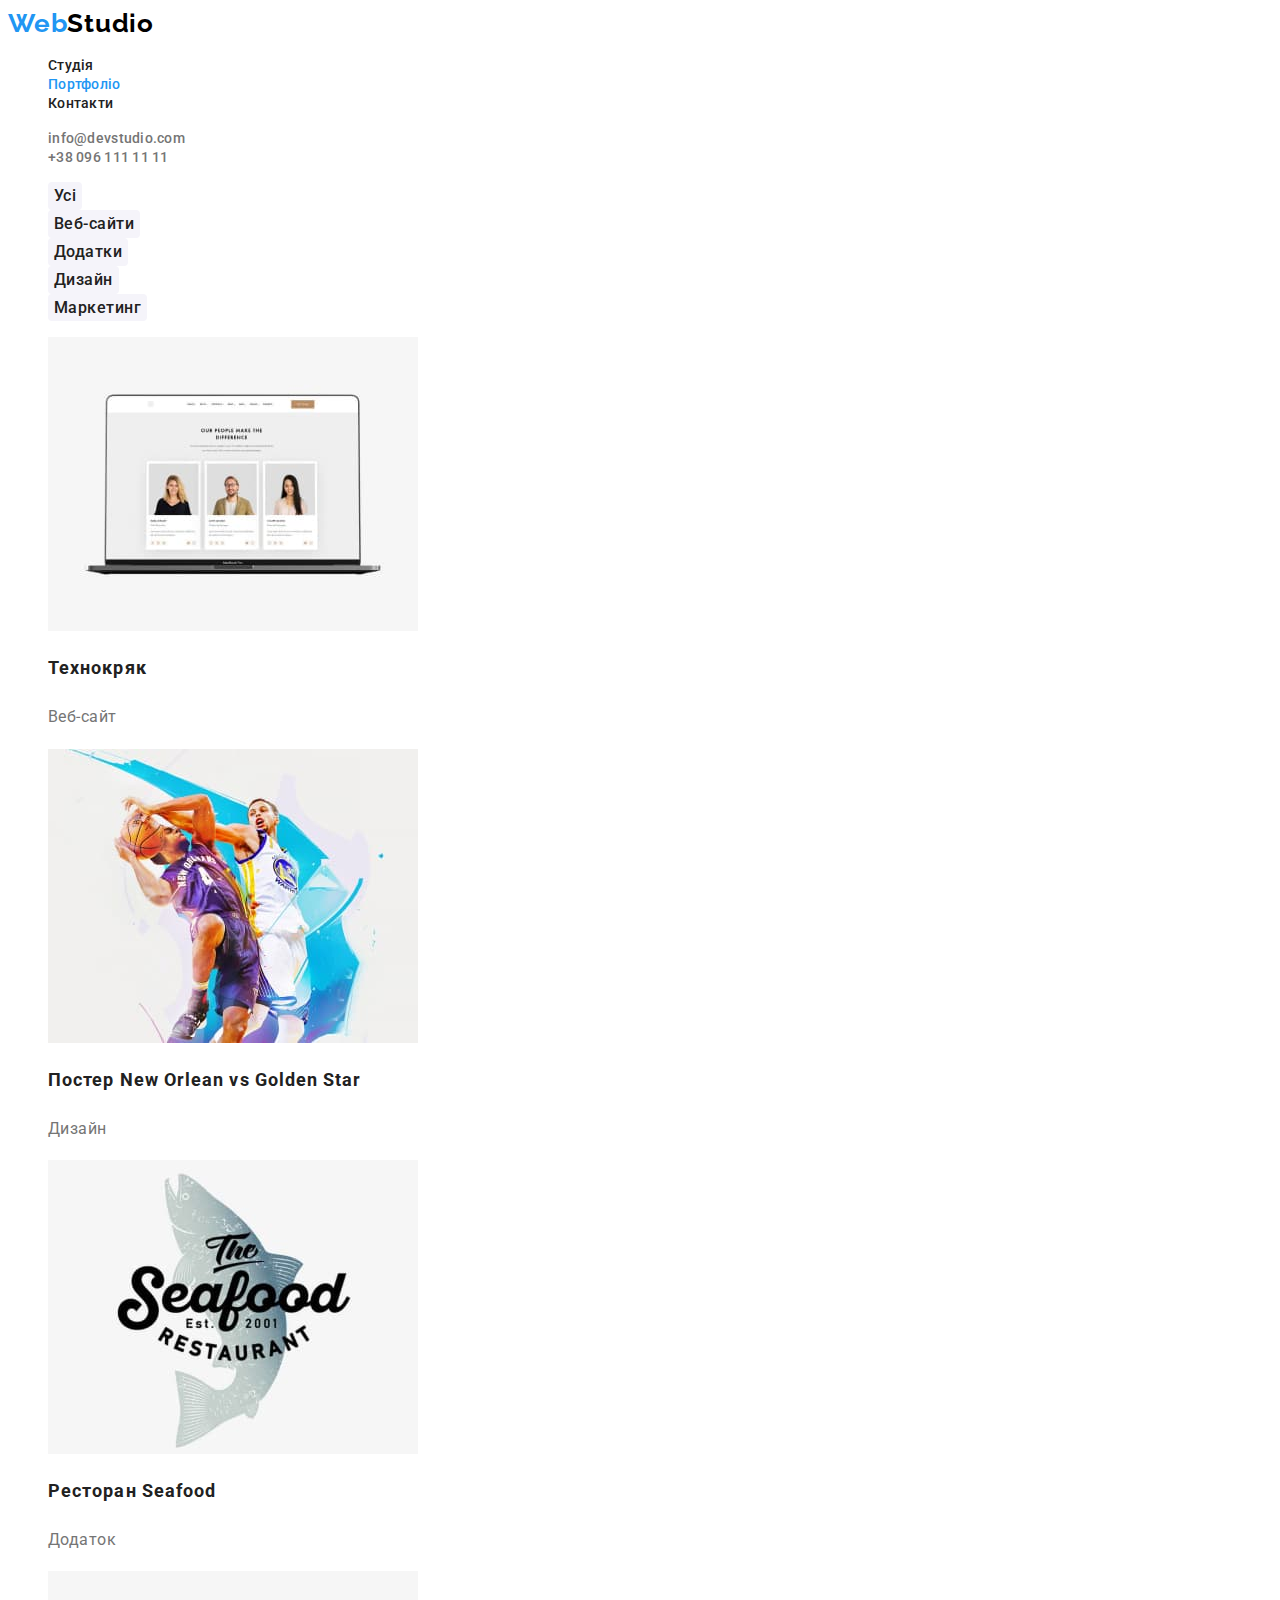
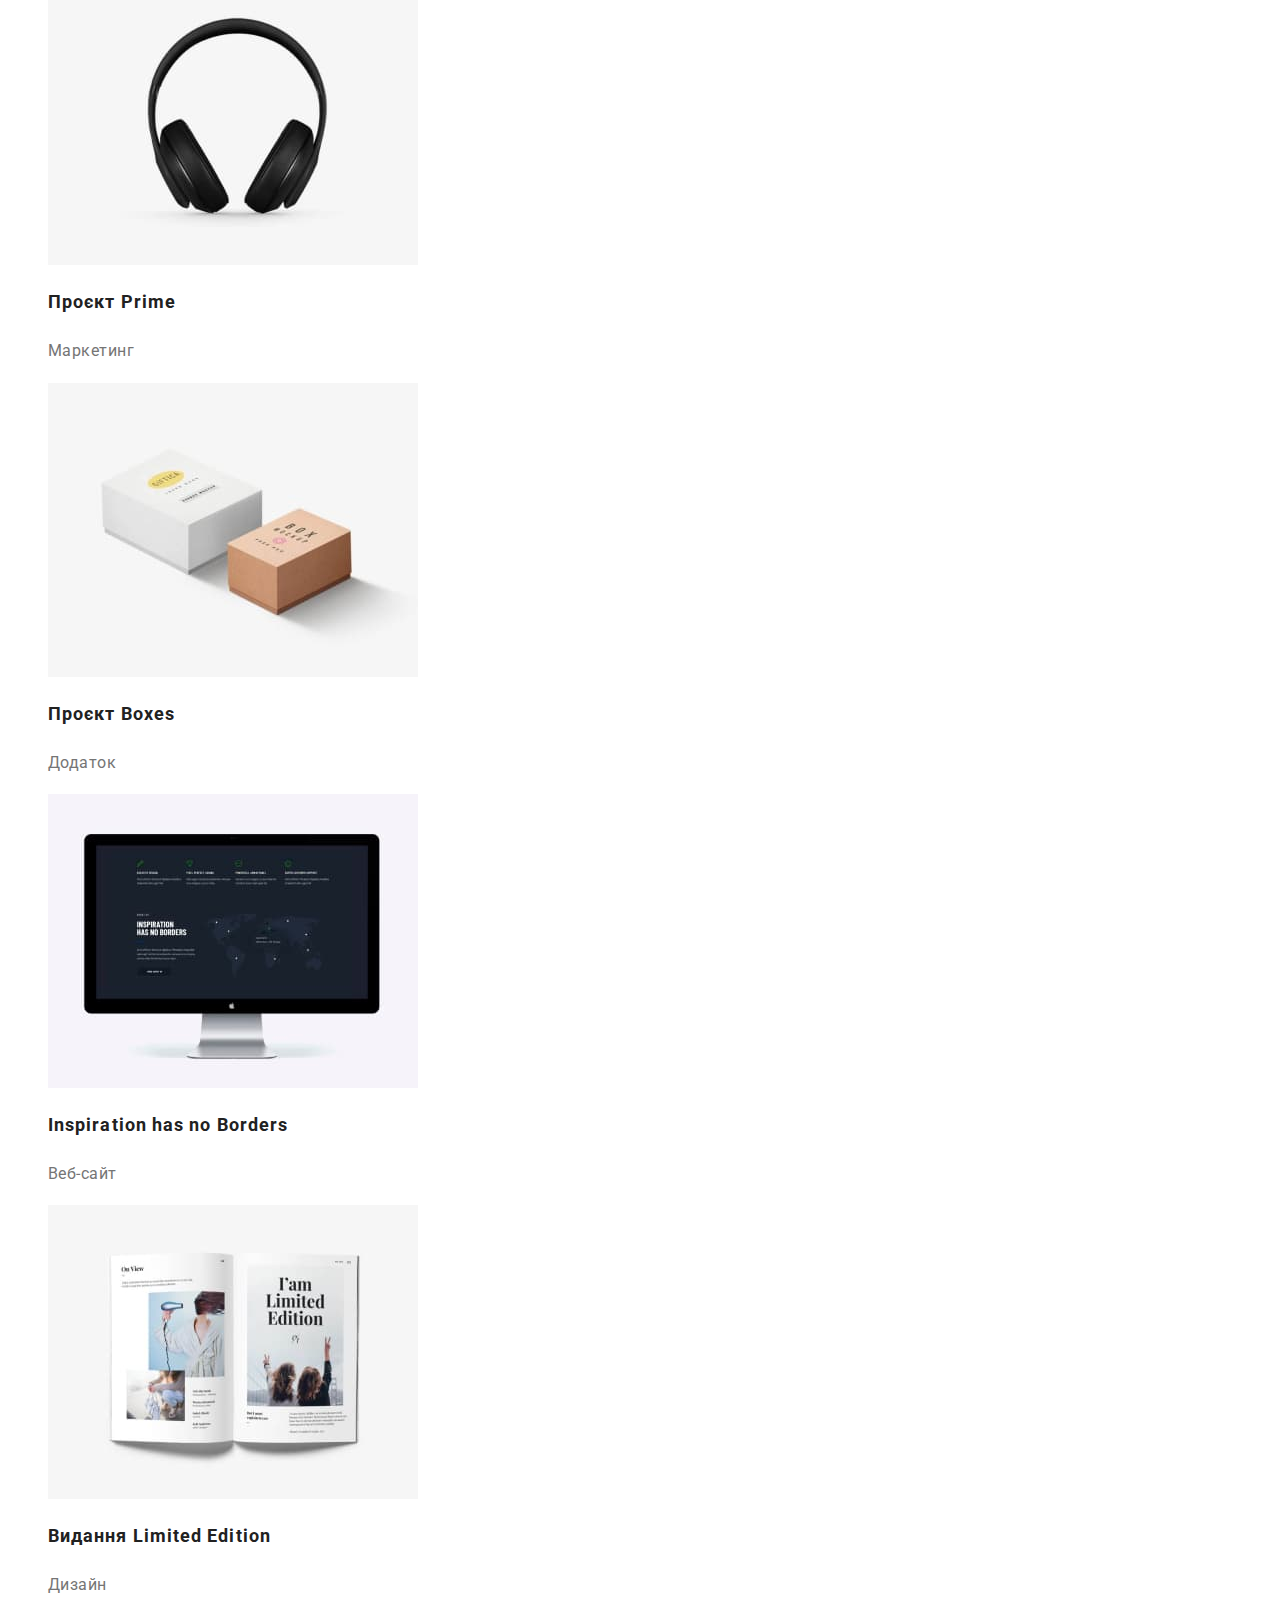
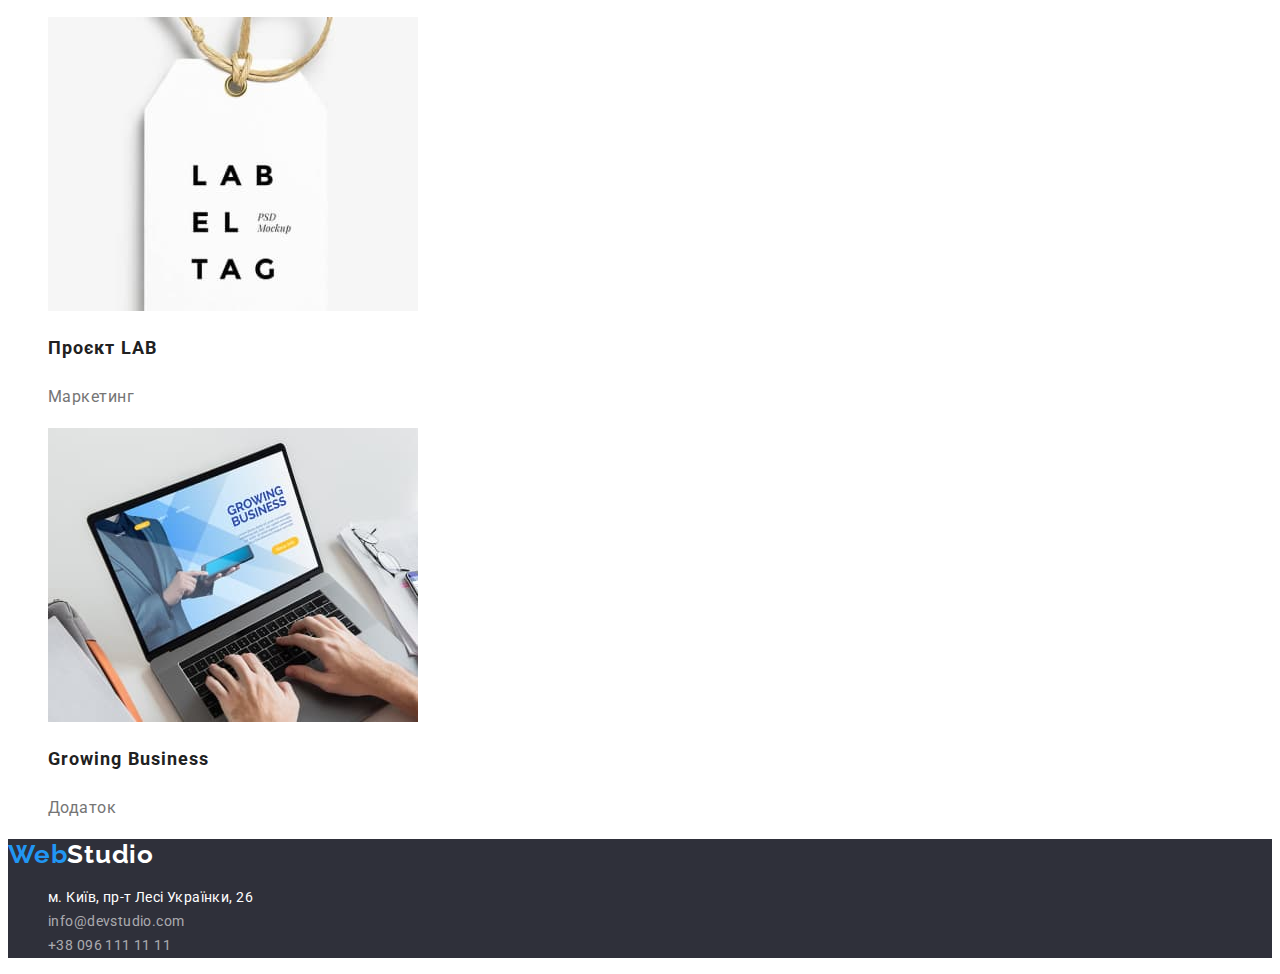
==== portfolio.html @ 7a770c3b "Initial commit" ====
<!DOCTYPE html>
<html lang="uk">

<head>
    <meta charset="UTF-8" />
    <meta http-equiv="X-UA-Compatible" content="IE=edge" />
    <meta name="viewport" content="width=device-width, initial-scale=1.0" />
    <title>Web</title>
    <link rel="preconnect" href="https://fonts.googleapis.com">
    <link rel="preconnect" href="https://fonts.gstatic.com" crossorigin>
    <link href="https://fonts.googleapis.com/css2?family=Raleway:wght@700&family=Roboto:wght@400;500;700;900&display=swap"
        rel="stylesheet">
    <link rel="stylesheet" href="./css/styles.css">
</head>

<body>
    <header>
        <nav>
            <a class="header-logo link" lang="en" href="./index.html">Web<span class="accent-header">Studio</span></a>
        <ul class="header-list">
        
            <li class="header-item "><a class="header-link link  " href="./index.html">Студія</a></li>
            <li class="header-item"><a class="header-link link current" href="./portfolio.html">Портфоліо</a></li>
            <li class="header-item"><a class="header-link link " href="#">Контакти</a></li>
        </ul>
        </nav>
        <ul class="header-contacts">
            <li><a class="header-mail link " href="mailto:info@devstudio.com">info@devstudio.com</a></li>
            <li><a class="header-tel link " href="tel:+380961111111">+38 096 111 11 11</a></li>
        </ul>


    </header>
    <main>
        
            <section class="portfolio">
                <h1 class="visually-hidden">Наші пропозиції</h1>
                <!--switch-->
                <ul class="filter-list">
                    <li> <button class="filter-bt" type="button">Усі</button></li>
                    <li><button class="filter-bt" type="button">Веб-сайти</button></li>
                    <li><button class="filter-bt" type="button">Додатки</button></li>
                    <li><button class="filter-bt" type="button">Дизайн</button></li>
                    <li><button class="filter-bt" type="button">Маркетинг</button></li>
                </ul>
               <!--pictures-->
            <ul class="project-list">
                <li class="project-item">
                    <a href="#"><img src="./img/advert-1.jpg" alt="екран ноутбуку" width="370">
                    <h2 class="project-title">Технокряк</h2>
                    <p class="project-text">Веб-сайт</p></a>
                </li>
                <li class="project-item">
                    <a href="#"><img src="./img/advert-2.jpg" alt="баскетболісти" width="370">
                    <h2 class="project-title">Постер New Orlean vs Golden Star</h2>
                    <p class="project-text">Дизайн</p></a>
                </li>
                <li class="project-item">
                   <a href="#"><img src="./img/advert-3.jpg" alt="реклама ресторану" width="370">
                <h2 class="project-title">Ресторан Seafood</h2>
                <p class="project-text">Додаток</p></a>
                </li>
                <li class="project-item">
                   <a href="#"><img src="./img/advert-4.jpg" alt="навушники" width="370">
                <h2 class="project-title">Проєкт Prime</h2>
                <p class="project-text">Маркетинг</p></a>
                </li>
                <li class="project-item">
                   <a href="#"><img src="./img/advert-5.jpg" alt="коробочки" width="370">
                <h2 class="project-title">Проєкт Boxes</h2>
                <p class="project-text">Додаток</p></a>
                </li>
                <li class="project-item">
                   <a href="#"><img src="./img/advert-6.jpg" alt=" монітор" width="370">
                <h2 class="project-title">Inspiration has no Borders</h2>
                <p class="project-text">Веб-сайт</p></a>
                </li>
                <li class="project-item">
                    <a href="#"><img src="./img/advert-7.jpg" alt="книга" width="370">
                    <h2 class="project-title">Видання Limited Edition</h2>
                    <p class="project-text">Дизайн</p></a>
                </li>
                <li class="project-item">
                    <a href="#"><img src="./img/advert-8.jpg" alt="бірка" width="370">
                    <h2 class="project-title">Проєкт LAB</h2>
                    <p class="project-text">Маркетинг</p></a>
                </li>
                <li class="project-item">
                    <a href="#"><img src="./img/advert-9.jpg" alt="робота за ноутбуком" width="370">
                    <h2 class="project-title">Growing Business</h2>
                    <p class="project-text">Додаток</p></a>
                </li>
            </ul>
            </section>
           
    </main>
    <footer class="footer">
        <a class="footer-logo link" lang="en" href="./index.html">Web<span class="accent-footer">Studio</span></a>
        <address class="address">
            <ul>
                <li class="footer-item">
                    <a class="footer-location place link" href="https://goo.gl/maps/qjkYtsCH6BRkbTAi8" target="_blank"
                        rel="noopener noreferrer nofollow">м. Київ, пр-т Лесі Українки, 26</a>
                </li>
                <li class="footer-item"><a class="footer-mail link" href="mailto:info@devstudio.com">info@devstudio.com</a>
                </li>
                <li class="footer-item"><a class="footer-tel link" href="tel:+380961111111">+38 096 111 11 11</a></li>
            </ul>
        </address>
    </footer>
</body>

</html>
---- css/styles.css ----
:root {
  --primary-text-color: #757575;
  --accent-color: #2196f3;
  --primary-bkg-color: #ffffff;
  --primary-bkg-bt-color: #f5f4fa;
  --primary-title-color: #212121;
  --bkg-footer-color: #2f303a;
}
body {
  font-family: "roboto", sans-serif;
  color: #757575;
}
ul {
  list-style: none;
}
.link {
  text-decoration: none;
}
/* h1,h2,h3,h4,h5,h6[color:var(#212121);] */
/* ------------HEADER------------ */
.header-logo,.footer-logo {
  font-family: "Raleway";
  font-style: normal;
  font-weight: 700;
  font-size: 26px;
  line-height: 1.19;
  letter-spacing: 0.03em;
  color: var(--accent-color);
}
.accent-header {
  color: #000000;
}
.header-list a:hover,
.header-list a:focus {
  color: var(--accent-color);
}

.header-link {
  font-weight: 500;
  font-size: 14px;
  line-height: 1.14;
  letter-spacing: 0.02em;
  color: var(--primary-title-color);
}
.current {
  color: var(--accent-color);
}

.header-mail,
.header-tel {
  font-weight: 500;
  font-size: 14px;
  line-height: 1.14;
  letter-spacing: 0.02em;
  color: var(--primary-text-color);
}
.header-contacts a:hover,
.header-contacts a:focus {
  color: var(--accent-color);
}

/* ------------HERO------------ */
.hero {
  background: var(--bkg-footer-color);
}
.hero-title {
  font-weight: 900;
  font-size: 44px;
  line-height: 1.36;
  text-align: center;
  letter-spacing: 0.06em;
  text-transform: uppercase;
  color: var(--primary-bkg-color);
}
.hero-bt {
  font-family: inherit;
  font-weight: 700;
  font-size: 16px;
  line-height: 1.87;
  display: flex;
  align-items: center;
  text-align: center;
  letter-spacing: 0.06em;
  color: var(--primary-bkg-color);
  background: var(--accent-color);
  box-shadow: 0px 4px 4px rgba(0, 0, 0, 0.15);
  border-radius: 4px;
  cursor: pointer;
}

.hero-bt:hover,
.hero-bt:focus {
  background: #188ce8;
  box-shadow: 0px 4px 4px rgba(0, 0, 0, 0.15);
  border-radius: 4px;
}

/* ----------BENEFITS------------ */
.visually-hidden {
  position: absolute;
  width: 1px;
  height: 1px;
  margin: -1px;
  border: 0;
  padding: 0;

  white-space: nowrap;
  clip-path: inset(100%);
  clip: rect(0 0 0 0);
  overflow: hidden;
}

.benefits-title {
  font-weight: 700;
  font-size: 14px;
  line-height: 1.14;
  letter-spacing: 0.03em;
  text-transform: uppercase;
  color: var(--primary-title-color);
}

.benefits-text {
  font-weight: 400;
  font-size: 14px;
  line-height: 1.71;
  letter-spacing: 0.03em;
}

/* ----------WORK------------ */
.work-title,
.crew-title {
  font-weight: 700;
  font-size: 36px;
  line-height: 1.17;
  text-align: center;
  letter-spacing: 0.03em;
  color: #212121;
}
/* ----------CREW------------ */
.crew {
  background: var(--primary-bkg-bt-color);
}
.crew-item {
  background: var(--primary-bkg-color);
}
.crew-member {
  font-weight: 500;
  font-size: 16px;
  line-height: 1.19;
  text-align: center;
  letter-spacing: 0.03em;
  color: var(--primary-title-color);
}
.crew-position {
  font-weight: 400;
  font-size: 16px;
  line-height: 1.19;
  text-align: center;
  letter-spacing: 0.03em;
}

/* ----------FOOTER------------ */
.footer {
  background: var(--bkg-footer-color);
}
.accent-footer {
  color: var(--primary-bkg-color);
}
.footer-location,
.footer-mail,
.footer-tel {
  font-style: normal;
  font-weight: 400;
  font-size: 14px;
  line-height: 1.71;
  letter-spacing: 0.03em;
  color: rgba(255, 255, 255, 0.6);
}
.place {
  color: var(--primary-bkg-color);
}

.footer-mail:hover,
.footer-mail:focus {
  color: var(--accent-color);
}

.footer-tel:hover,
.footer-tel:focus {
  color: var(--accent-color);
}

/* ----------PORTFOLIO------------ */
/* -------НАШІ ПРОПОЗИЦІЇ----------- */
main {
  background-color: var(--primary-bkg-color);
}
.filter-bt {
  font-family: inherit;
  font-weight: 500;
  font-size: 16px;
  line-height: 1.62;
  text-align: center;
  letter-spacing: 0.03em;
  color: var(--primary-title-color);
  background-color: var(--primary-bkg-bt-color);
  border: none;
  border-radius: 4px;
  cursor: pointer;
}
.filter-bt:hover,
.filter-bt:focus {
  color: var(--primary-bkg-color);
  background-color: var(--accent-color);
}

.project-item a {
  text-decoration: none;
}
.project-title {
  font-style: normal;
    font-size: 18px;
  line-height: 2;
  letter-spacing: 0.06em;
  color: var(--primary-title-color);
}
.project-text {
  font-style: normal;
  font-size: 16px;
  line-height: 1.9;
  letter-spacing: 0.03em;
  color: var(--primary-text-color);
}
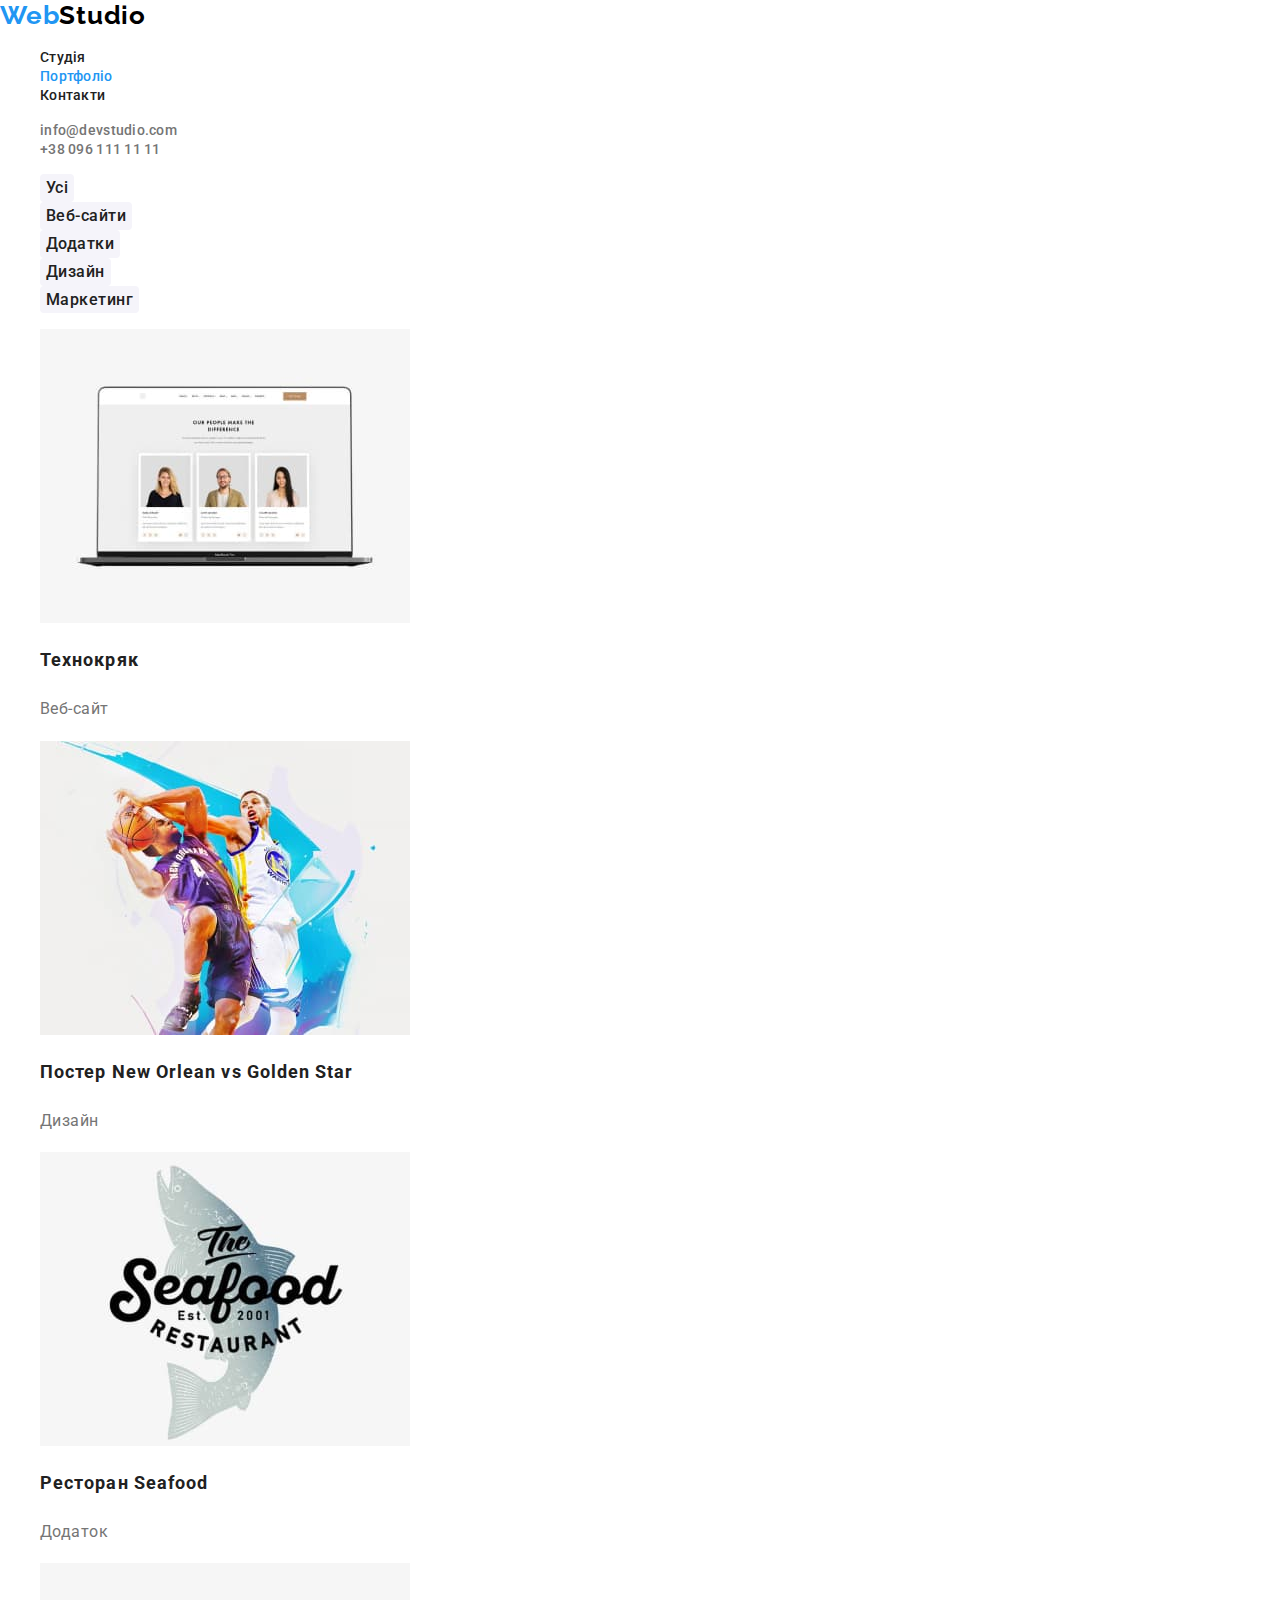
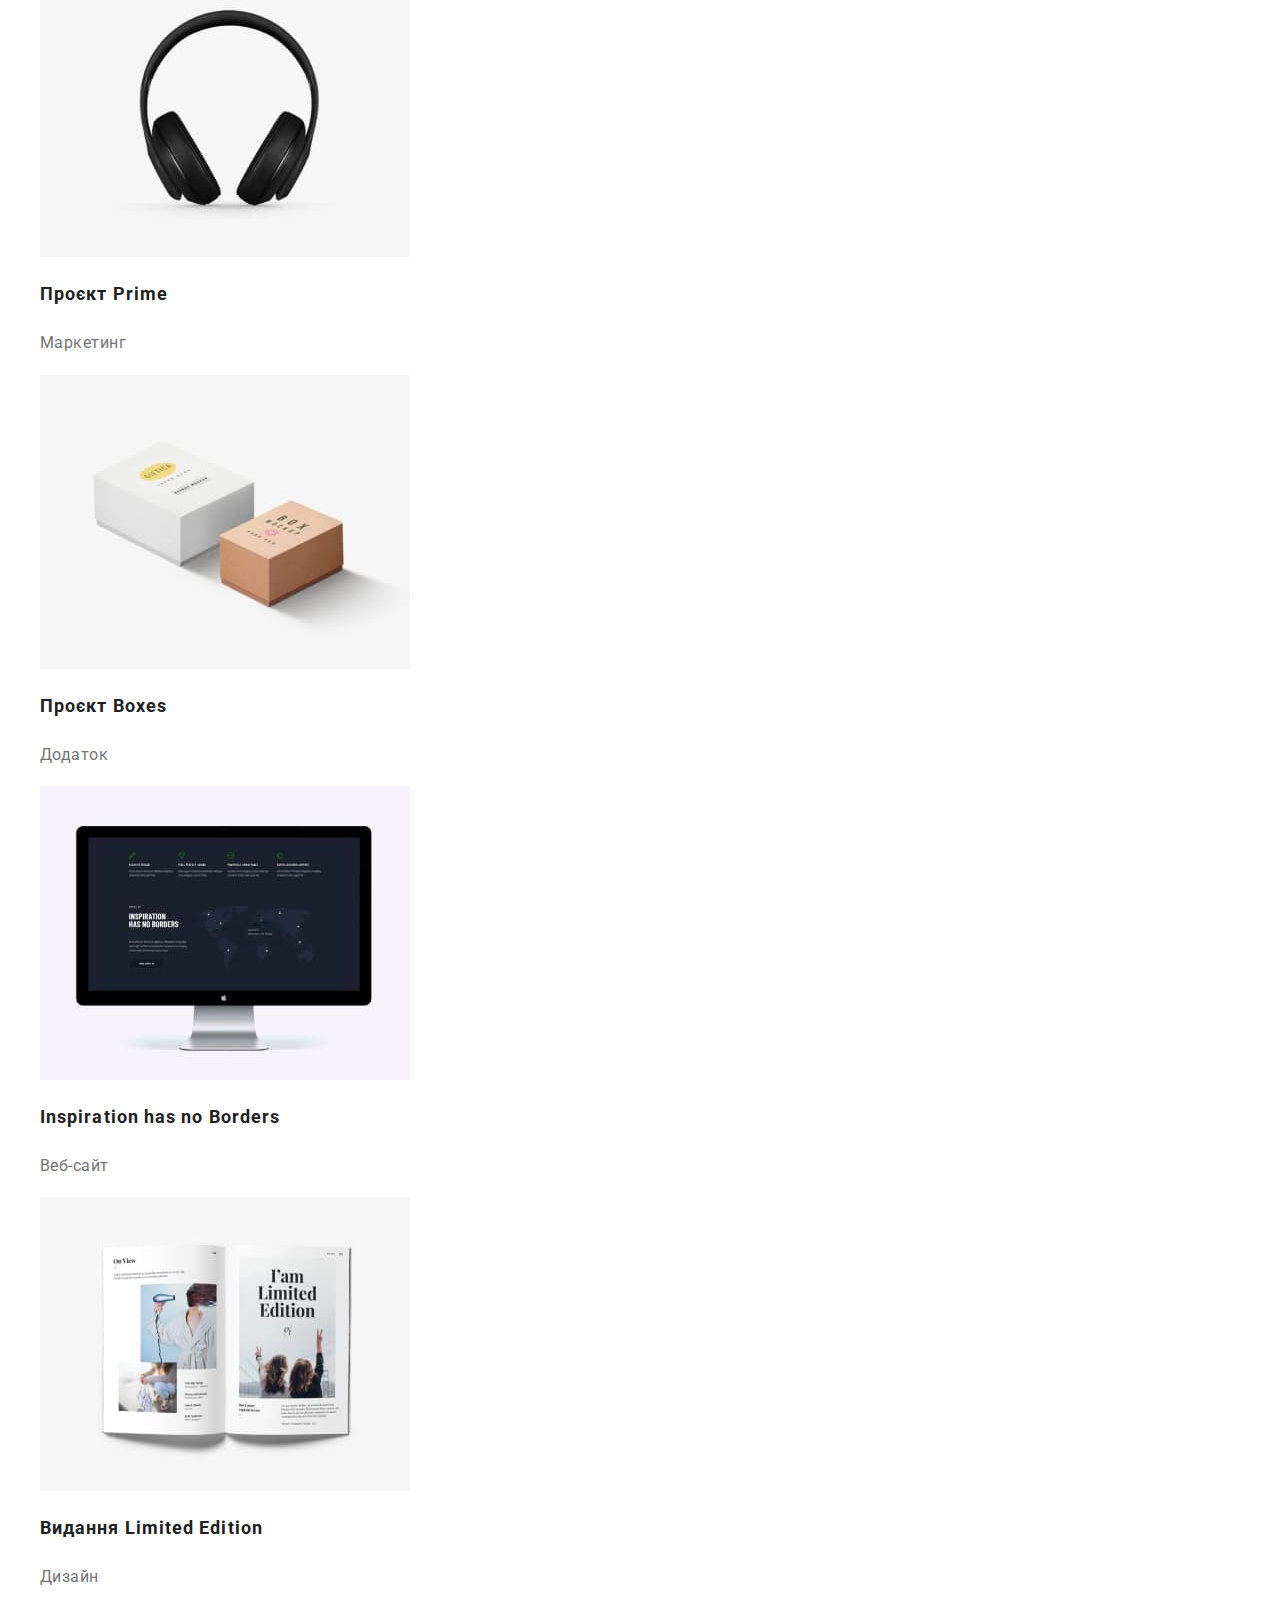
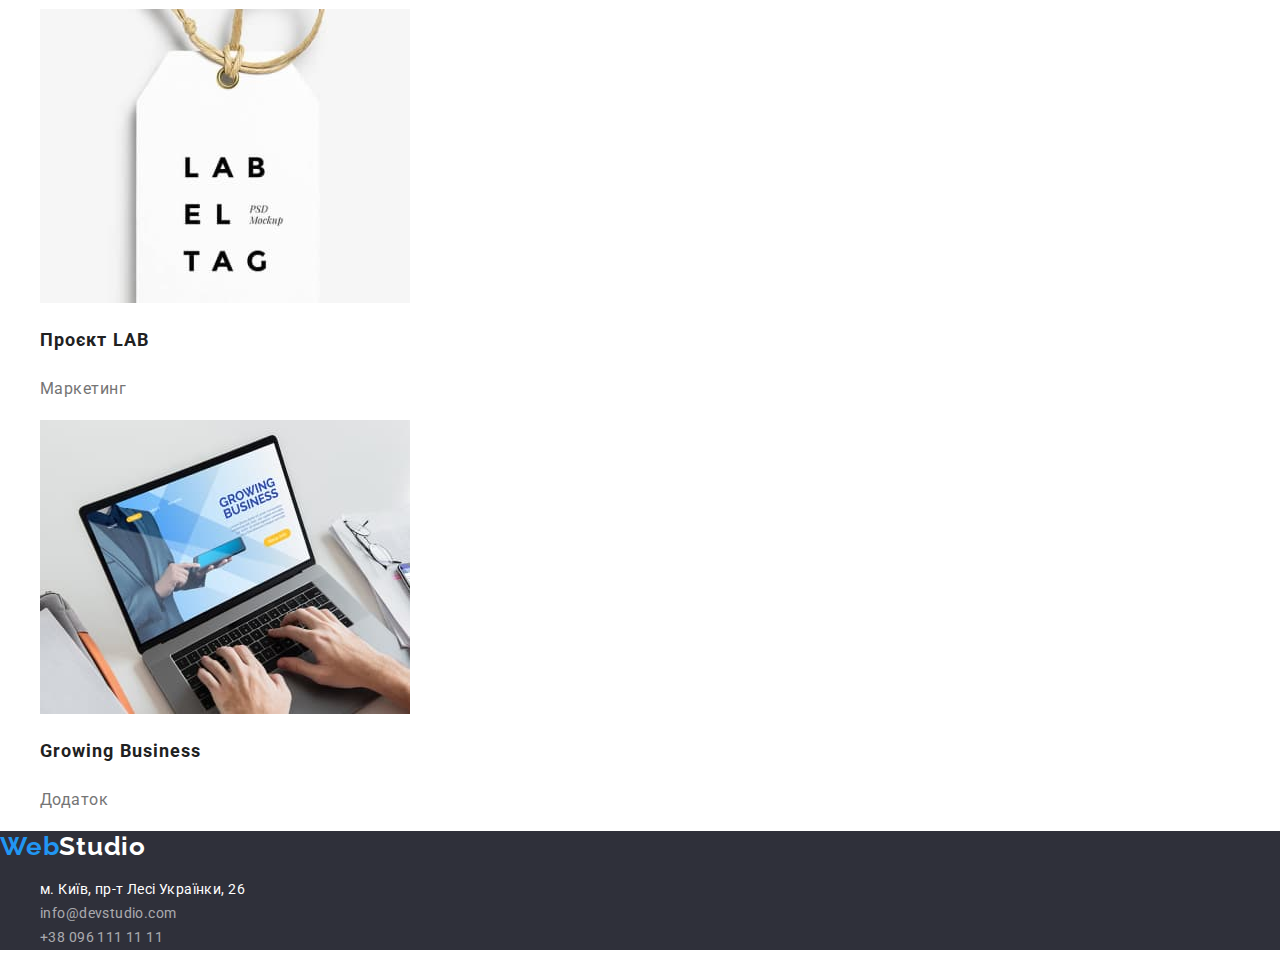
==== commit 80c8bc11: "container begin" ====
--- a/portfolio.html
+++ b/portfolio.html
@@ -33,7 +33,7 @@
     </header>
     <main>
         
-            <section class="portfolio">
+            <section class="portfolio section">
                 <h1 class="visually-hidden">Наші пропозиції</h1>
                 <!--switch-->
                 <ul class="filter-list">
--- a/css/styles.css
+++ b/css/styles.css
@@ -1,3 +1,5 @@
+/* html{box-sizing: border-box;}
+*,*::before,*::after{box-sizing: inherit;} */
 :root {
   --primary-text-color: #757575;
   --accent-color: #2196f3;
@@ -9,6 +11,7 @@
 body {
   font-family: "roboto", sans-serif;
   color: #757575;
+  margin: 0;
 }
 ul {
   list-style: none;
@@ -16,6 +19,8 @@
 .link {
   text-decoration: none;
 }
+/* .section{padding-top: 94px;
+padding-bottom: 94px;} */
 /* h1,h2,h3,h4,h5,h6[color:var(#212121);] */
 /* ------------HEADER------------ */
 .header-logo,.footer-logo {
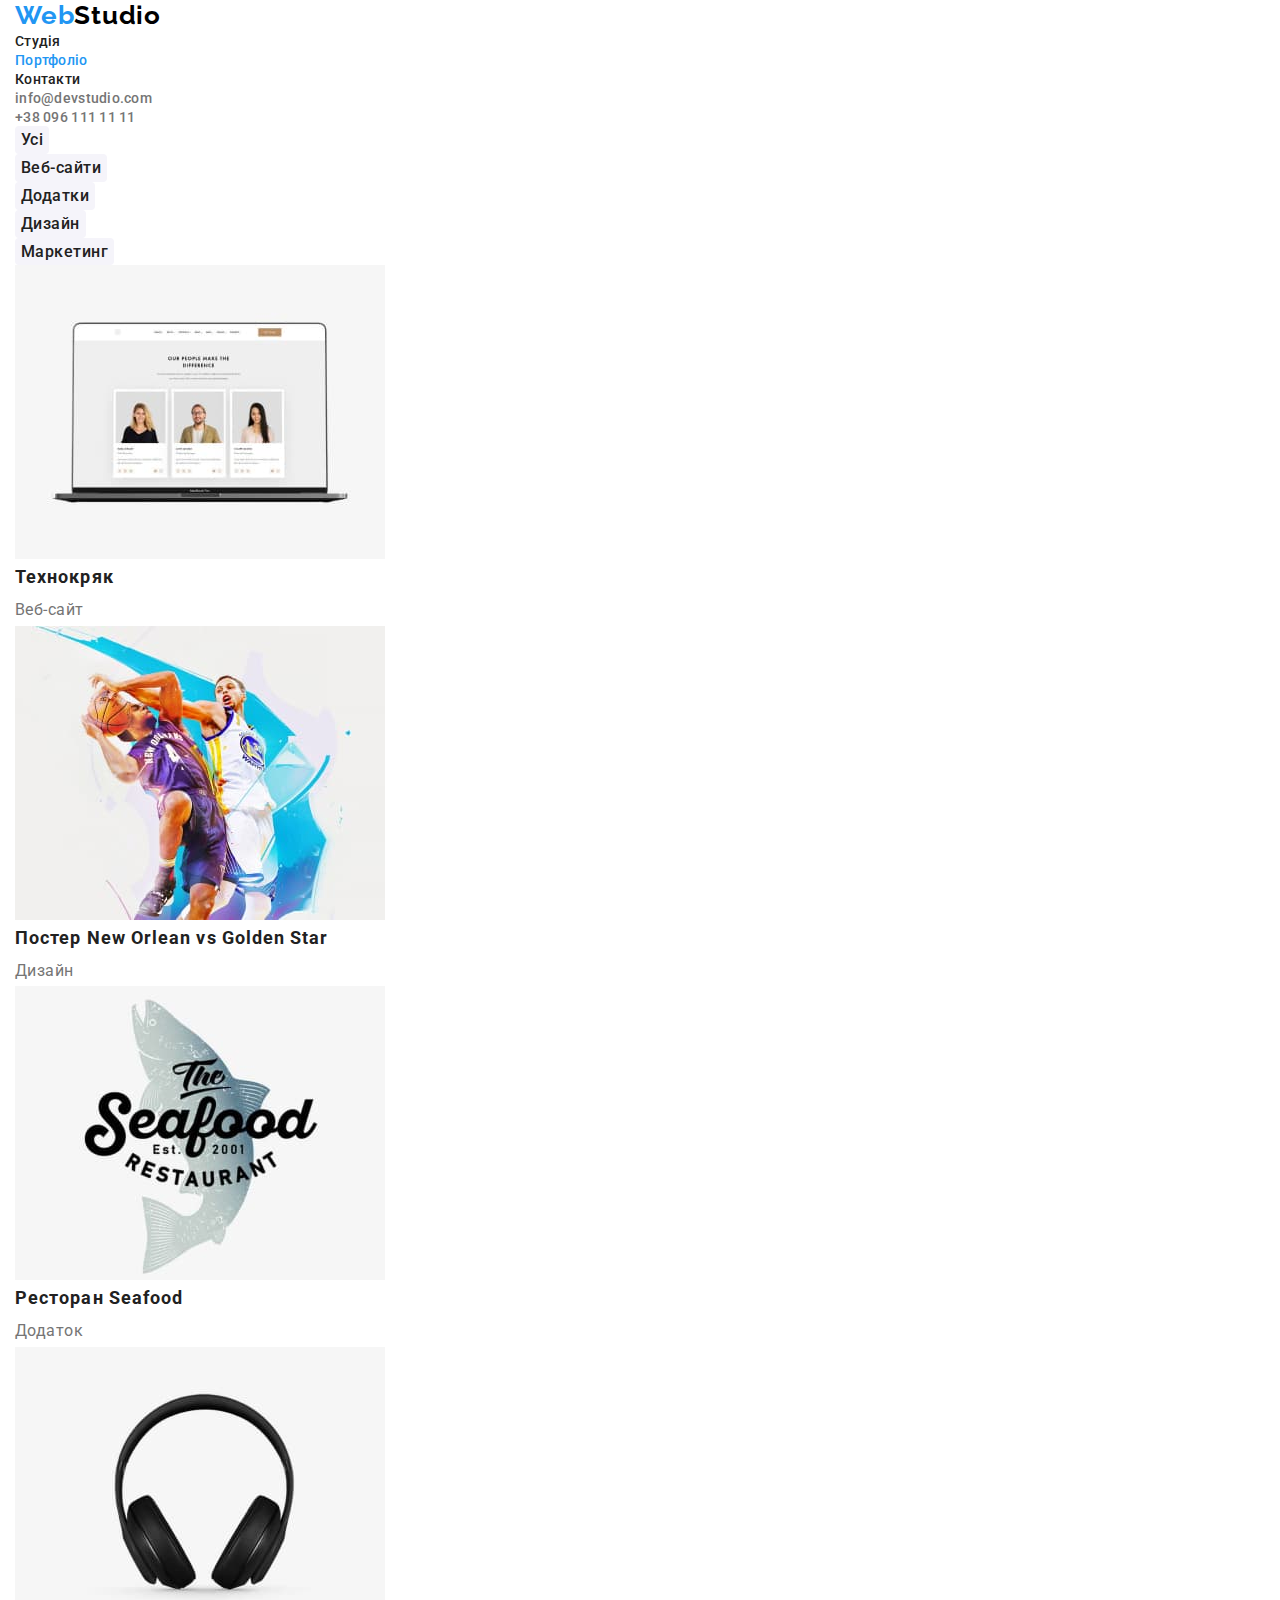
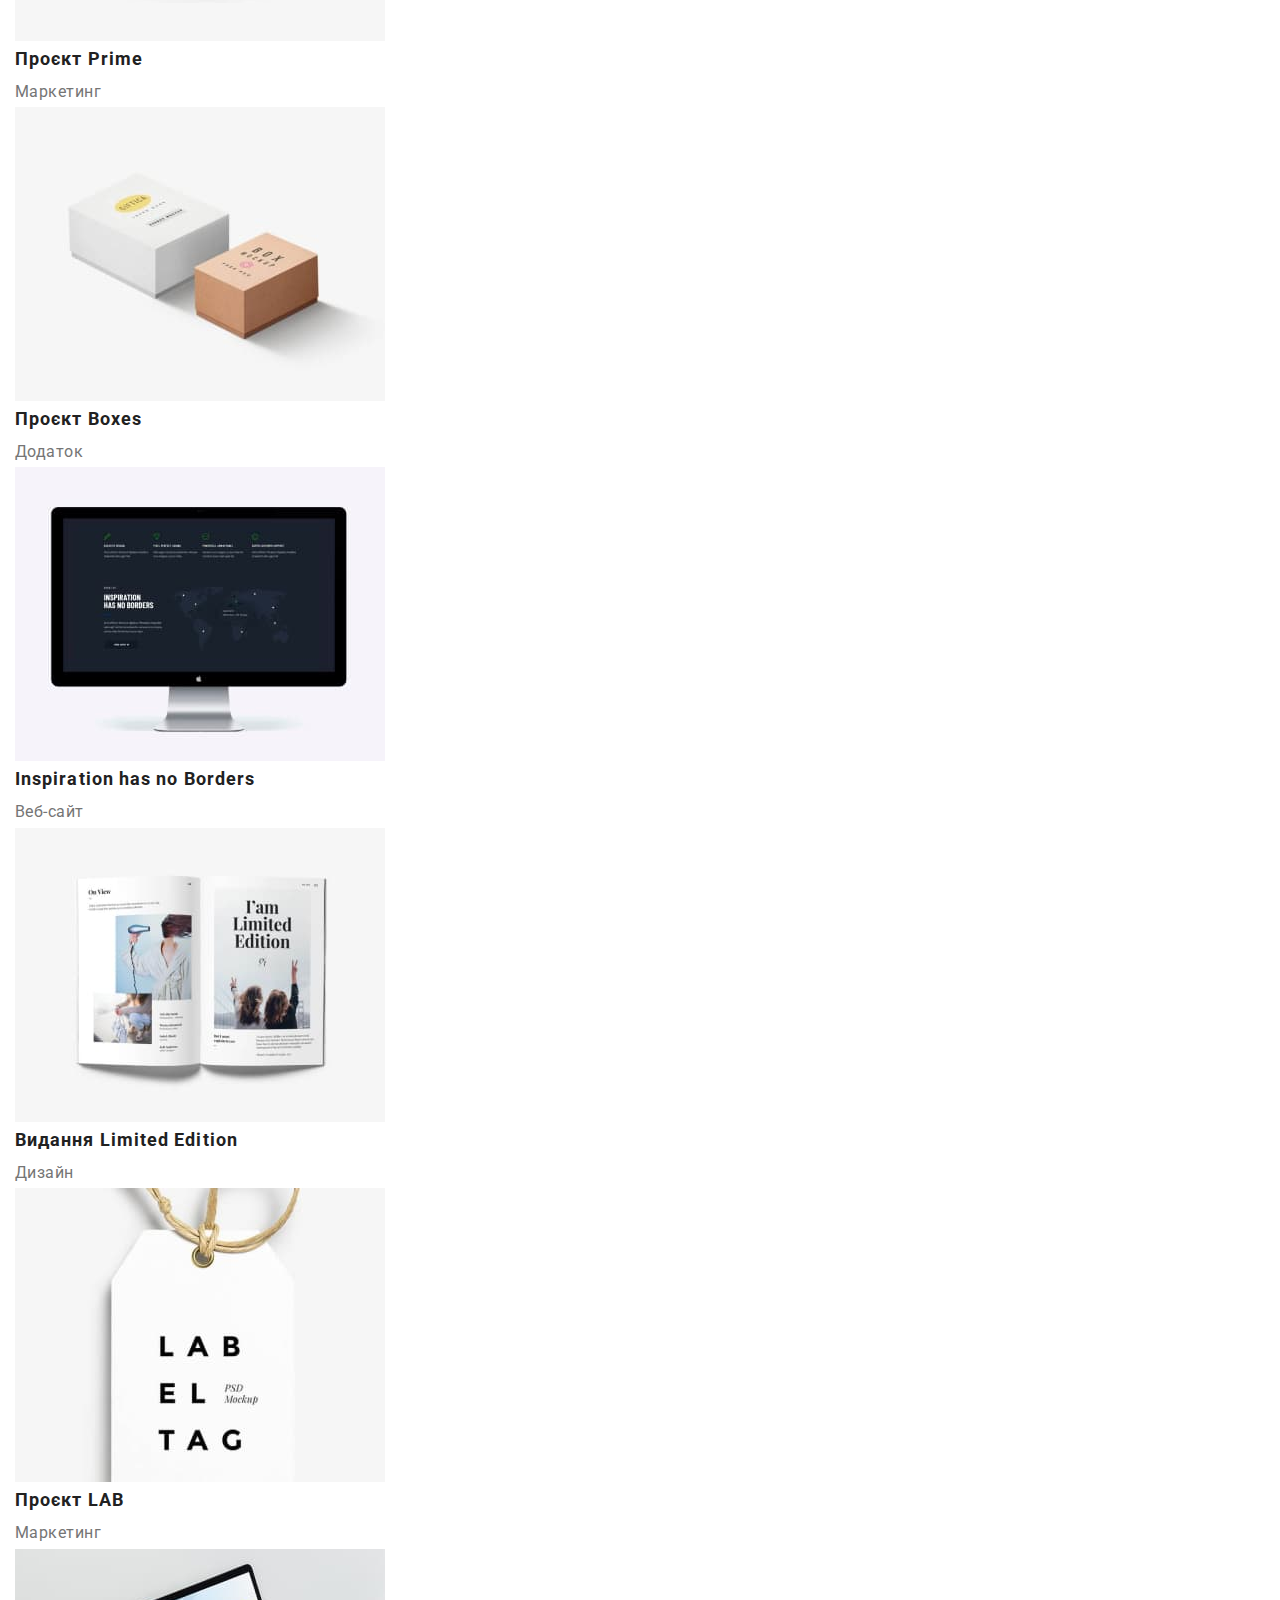
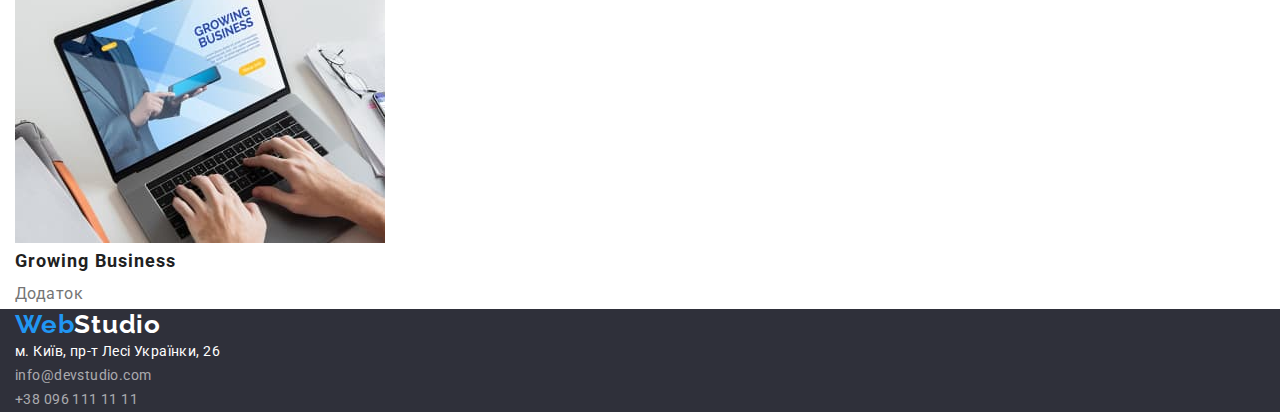
==== commit 1f88f430: "settings" ====
--- a/portfolio.html
+++ b/portfolio.html
@@ -15,98 +15,113 @@
 
 <body>
     <header>
-        <nav>
-            <a class="header-logo link" lang="en" href="./index.html">Web<span class="accent-header">Studio</span></a>
-        <ul class="header-list">
-        
-            <li class="header-item "><a class="header-link link  " href="./index.html">Студія</a></li>
-            <li class="header-item"><a class="header-link link current" href="./portfolio.html">Портфоліо</a></li>
-            <li class="header-item"><a class="header-link link " href="#">Контакти</a></li>
-        </ul>
-        </nav>
-        <ul class="header-contacts">
-            <li><a class="header-mail link " href="mailto:info@devstudio.com">info@devstudio.com</a></li>
-            <li><a class="header-tel link " href="tel:+380961111111">+38 096 111 11 11</a></li>
-        </ul>
+        <div class="container">
+<nav>
+    <a class="header-logo link" lang="en" href="./index.html">Web<span class="accent-header">Studio</span></a>
+    <ul class="header-list">
 
+        <li class="header-item "><a class="header-link link  " href="./index.html">Студія</a></li>
+        <li class="header-item"><a class="header-link link current" href="./portfolio.html">Портфоліо</a></li>
+        <li class="header-item"><a class="header-link link " href="#">Контакти</a></li>
+    </ul>
+</nav>
+<ul class="header-contacts">
+    <li><a class="header-mail link " href="mailto:info@devstudio.com">info@devstudio.com</a></li>
+    <li><a class="header-tel link " href="tel:+380961111111">+38 096 111 11 11</a></li>
+</ul>
+        </div>
+             </header>
 
-    </header>
     <main>
         
             <section class="portfolio section">
-                <h1 class="visually-hidden">Наші пропозиції</h1>
-                <!--switch-->
-                <ul class="filter-list">
-                    <li> <button class="filter-bt" type="button">Усі</button></li>
-                    <li><button class="filter-bt" type="button">Веб-сайти</button></li>
-                    <li><button class="filter-bt" type="button">Додатки</button></li>
-                    <li><button class="filter-bt" type="button">Дизайн</button></li>
-                    <li><button class="filter-bt" type="button">Маркетинг</button></li>
-                </ul>
-               <!--pictures-->
-            <ul class="project-list">
-                <li class="project-item">
-                    <a href="#"><img src="./img/advert-1.jpg" alt="екран ноутбуку" width="370">
-                    <h2 class="project-title">Технокряк</h2>
-                    <p class="project-text">Веб-сайт</p></a>
-                </li>
-                <li class="project-item">
-                    <a href="#"><img src="./img/advert-2.jpg" alt="баскетболісти" width="370">
-                    <h2 class="project-title">Постер New Orlean vs Golden Star</h2>
-                    <p class="project-text">Дизайн</p></a>
-                </li>
-                <li class="project-item">
-                   <a href="#"><img src="./img/advert-3.jpg" alt="реклама ресторану" width="370">
-                <h2 class="project-title">Ресторан Seafood</h2>
-                <p class="project-text">Додаток</p></a>
-                </li>
-                <li class="project-item">
-                   <a href="#"><img src="./img/advert-4.jpg" alt="навушники" width="370">
-                <h2 class="project-title">Проєкт Prime</h2>
-                <p class="project-text">Маркетинг</p></a>
-                </li>
-                <li class="project-item">
-                   <a href="#"><img src="./img/advert-5.jpg" alt="коробочки" width="370">
-                <h2 class="project-title">Проєкт Boxes</h2>
-                <p class="project-text">Додаток</p></a>
-                </li>
-                <li class="project-item">
-                   <a href="#"><img src="./img/advert-6.jpg" alt=" монітор" width="370">
-                <h2 class="project-title">Inspiration has no Borders</h2>
-                <p class="project-text">Веб-сайт</p></a>
-                </li>
-                <li class="project-item">
-                    <a href="#"><img src="./img/advert-7.jpg" alt="книга" width="370">
-                    <h2 class="project-title">Видання Limited Edition</h2>
-                    <p class="project-text">Дизайн</p></a>
-                </li>
-                <li class="project-item">
-                    <a href="#"><img src="./img/advert-8.jpg" alt="бірка" width="370">
-                    <h2 class="project-title">Проєкт LAB</h2>
-                    <p class="project-text">Маркетинг</p></a>
-                </li>
-                <li class="project-item">
-                    <a href="#"><img src="./img/advert-9.jpg" alt="робота за ноутбуком" width="370">
-                    <h2 class="project-title">Growing Business</h2>
-                    <p class="project-text">Додаток</p></a>
-                </li>
-            </ul>
+                <div class="container">
+                    <h1 class="visually-hidden">Наші пропозиції</h1>
+                    <!--switch-->
+                    <ul class="filter-list">
+                        <li> <button class="filter-bt" type="button">Усі</button></li>
+                        <li><button class="filter-bt" type="button">Веб-сайти</button></li>
+                        <li><button class="filter-bt" type="button">Додатки</button></li>
+                        <li><button class="filter-bt" type="button">Дизайн</button></li>
+                        <li><button class="filter-bt" type="button">Маркетинг</button></li>
+                    </ul>
+                    <!--pictures-->
+                    <ul class="project-list">
+                        <li class="project-item">
+                            <a href="#"><img src="./img/advert-1.jpg" alt="екран ноутбуку" width="370">
+                                <h2 class="project-title">Технокряк</h2>
+                                <p class="project-text">Веб-сайт</p>
+                            </a>
+                        </li>
+                        <li class="project-item">
+                            <a href="#"><img src="./img/advert-2.jpg" alt="баскетболісти" width="370">
+                                <h2 class="project-title">Постер New Orlean vs Golden Star</h2>
+                                <p class="project-text">Дизайн</p>
+                            </a>
+                        </li>
+                        <li class="project-item">
+                            <a href="#"><img src="./img/advert-3.jpg" alt="реклама ресторану" width="370">
+                                <h2 class="project-title">Ресторан Seafood</h2>
+                                <p class="project-text">Додаток</p>
+                            </a>
+                        </li>
+                        <li class="project-item">
+                            <a href="#"><img src="./img/advert-4.jpg" alt="навушники" width="370">
+                                <h2 class="project-title">Проєкт Prime</h2>
+                                <p class="project-text">Маркетинг</p>
+                            </a>
+                        </li>
+                        <li class="project-item">
+                            <a href="#"><img src="./img/advert-5.jpg" alt="коробочки" width="370">
+                                <h2 class="project-title">Проєкт Boxes</h2>
+                                <p class="project-text">Додаток</p>
+                            </a>
+                        </li>
+                        <li class="project-item">
+                            <a href="#"><img src="./img/advert-6.jpg" alt=" монітор" width="370">
+                                <h2 class="project-title">Inspiration has no Borders</h2>
+                                <p class="project-text">Веб-сайт</p>
+                            </a>
+                        </li>
+                        <li class="project-item">
+                            <a href="#"><img src="./img/advert-7.jpg" alt="книга" width="370">
+                                <h2 class="project-title">Видання Limited Edition</h2>
+                                <p class="project-text">Дизайн</p>
+                            </a>
+                        </li>
+                        <li class="project-item">
+                            <a href="#"><img src="./img/advert-8.jpg" alt="бірка" width="370">
+                                <h2 class="project-title">Проєкт LAB</h2>
+                                <p class="project-text">Маркетинг</p>
+                            </a>
+                        </li>
+                        <li class="project-item">
+                            <a href="#"><img src="./img/advert-9.jpg" alt="робота за ноутбуком" width="370">
+                                <h2 class="project-title">Growing Business</h2>
+                                <p class="project-text">Додаток</p>
+                            </a>
+                        </li>
+                    </ul>
+                </div>
+                
             </section>
            
     </main>
     <footer class="footer">
-        <a class="footer-logo link" lang="en" href="./index.html">Web<span class="accent-footer">Studio</span></a>
-        <address class="address">
-            <ul>
-                <li class="footer-item">
-                    <a class="footer-location place link" href="https://goo.gl/maps/qjkYtsCH6BRkbTAi8" target="_blank"
-                        rel="noopener noreferrer nofollow">м. Київ, пр-т Лесі Українки, 26</a>
-                </li>
-                <li class="footer-item"><a class="footer-mail link" href="mailto:info@devstudio.com">info@devstudio.com</a>
-                </li>
-                <li class="footer-item"><a class="footer-tel link" href="tel:+380961111111">+38 096 111 11 11</a></li>
-            </ul>
-        </address>
+        <div class="container">
+            <a class="footer-logo link" lang="en" href="./index.html">Web<span class="accent-footer">Studio</span></a>
+            <address class="address">
+                <ul>
+                    <li class="footer-item">
+                        <a class="footer-location place link" href="https://goo.gl/maps/qjkYtsCH6BRkbTAi8" target="_blank"
+                            rel="noopener noreferrer nofollow">м. Київ, пр-т Лесі Українки, 26</a>
+                    </li>
+                    <li class="footer-item"><a class="footer-mail link" href="mailto:info@devstudio.com">info@devstudio.com</a>
+                    </li>
+                    <li class="footer-item"><a class="footer-tel link" href="tel:+380961111111">+38 096 111 11 11</a></li>
+                </ul>
+            </address>
+        </div>
     </footer>
 </body>
 
--- a/css/styles.css
+++ b/css/styles.css
@@ -8,17 +8,35 @@
   --primary-title-color: #212121;
   --bkg-footer-color: #2f303a;
 }
+
+p,h1,h2,h3,h4,h5,h6{margin: 0;}
+
+ul{margin: 0;
+padding-left: 0;}
+
+button{cursor: pointer;}
+
+address{font-style: normal;}
+
+img{display: block;}
+
 body {
   font-family: "roboto", sans-serif;
   color: #757575;
   margin: 0;
 }
+
 ul {
   list-style: none;
 }
 .link {
   text-decoration: none;
 }
+
+.container{width: 1200px;
+padding-left: 15px;
+padding-right: 15px;}
+
 /* .section{padding-top: 94px;
 padding-bottom: 94px;} */
 /* h1,h2,h3,h4,h5,h6[color:var(#212121);] */
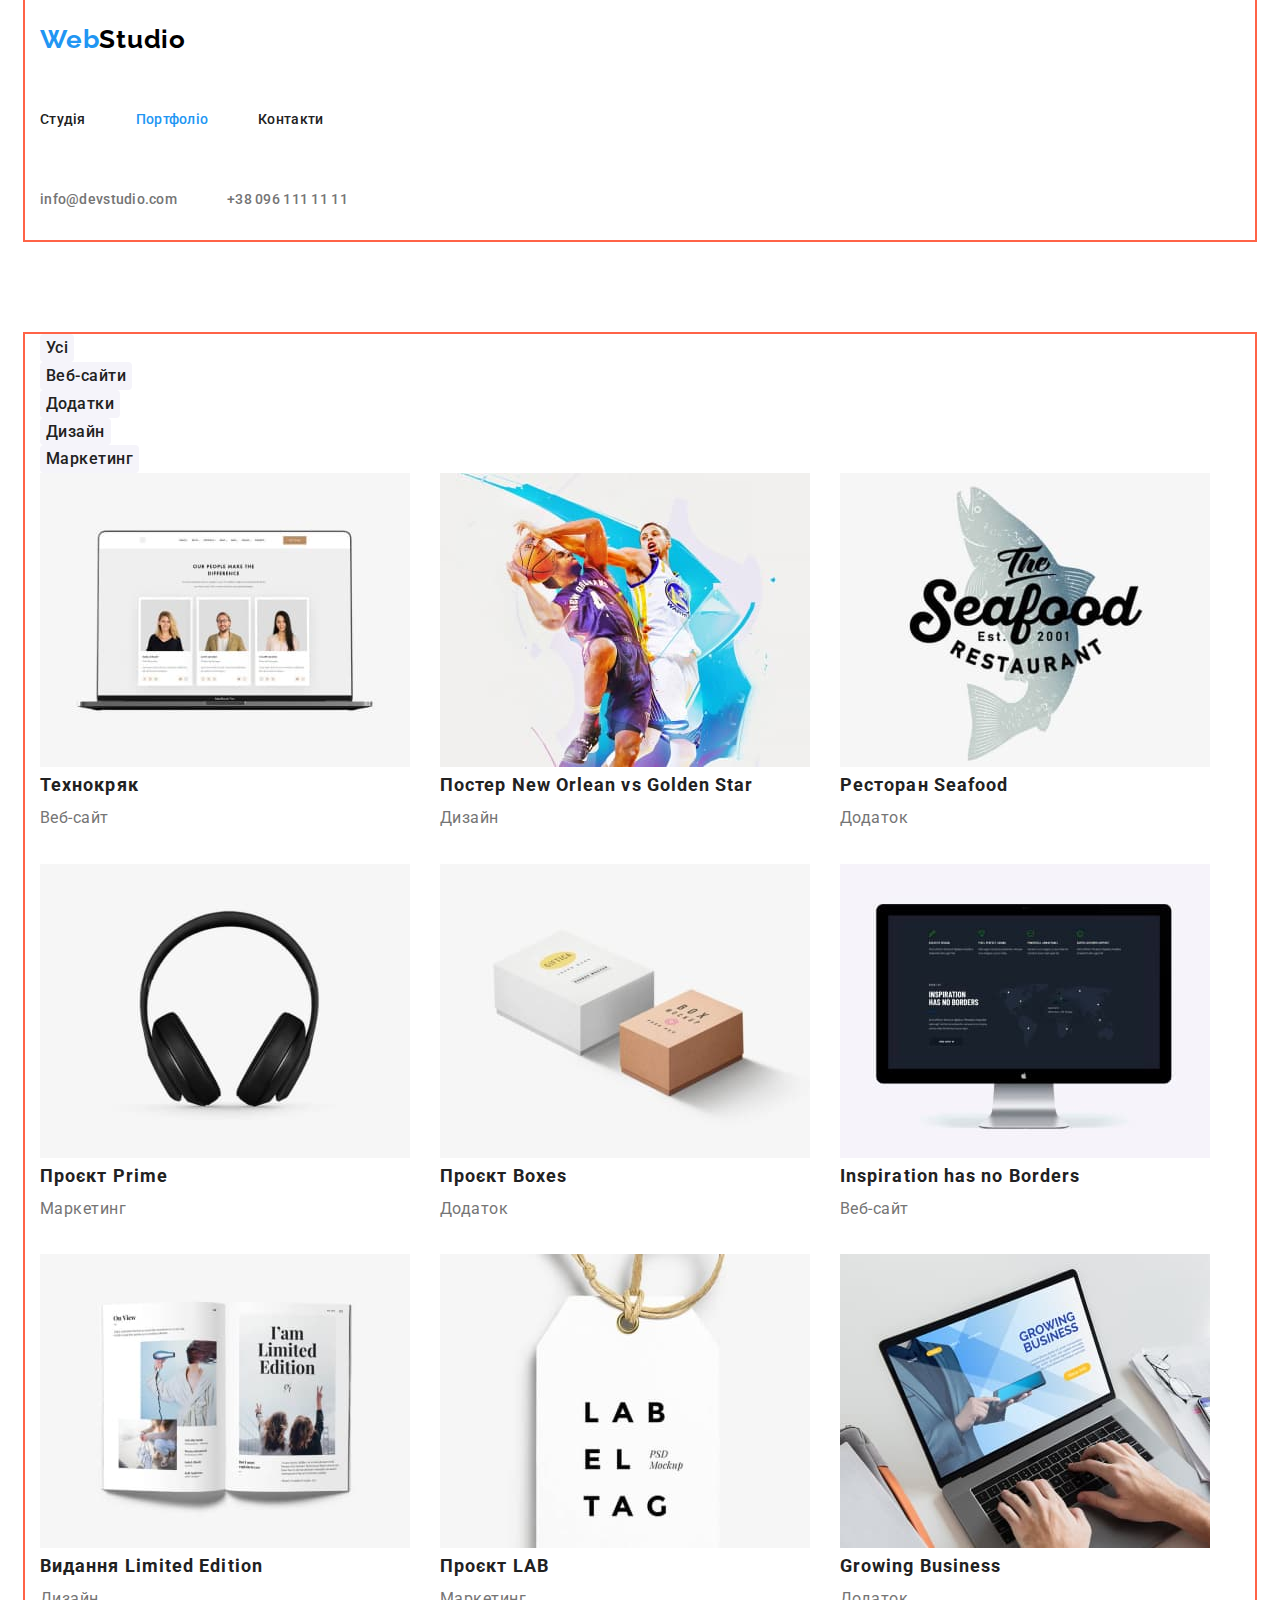
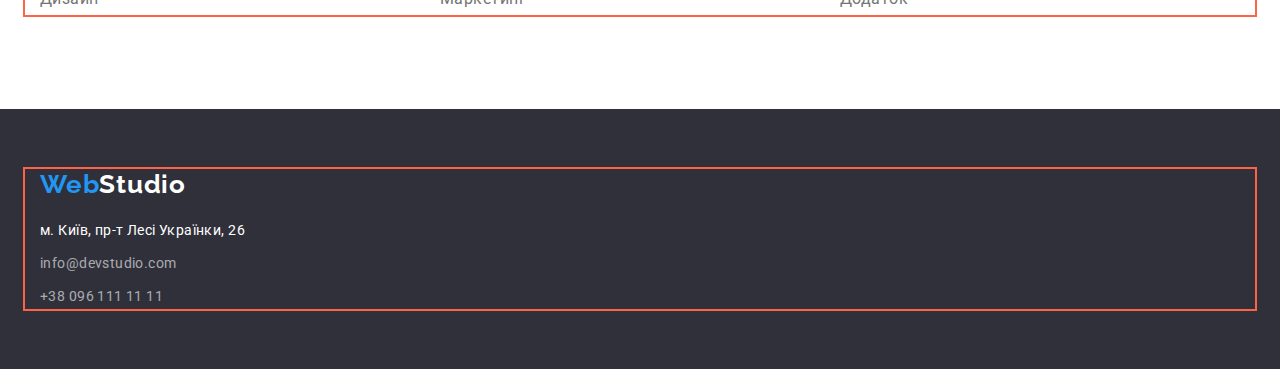
==== commit da794c03: "flexbox" ====
--- a/portfolio.html
+++ b/portfolio.html
@@ -1,128 +1,181 @@
 <!DOCTYPE html>
 <html lang="uk">
-
-<head>
+  <head>
     <meta charset="UTF-8" />
     <meta http-equiv="X-UA-Compatible" content="IE=edge" />
     <meta name="viewport" content="width=device-width, initial-scale=1.0" />
     <title>Web</title>
-    <link rel="preconnect" href="https://fonts.googleapis.com">
-    <link rel="preconnect" href="https://fonts.gstatic.com" crossorigin>
-    <link href="https://fonts.googleapis.com/css2?family=Raleway:wght@700&family=Roboto:wght@400;500;700;900&display=swap"
-        rel="stylesheet">
-    <link rel="stylesheet" href="./css/styles.css">
-</head>
+    <link rel="preconnect" href="https://fonts.googleapis.com" />
+    <link rel="preconnect" href="https://fonts.gstatic.com" crossorigin />
+    <link
+      href="https://fonts.googleapis.com/css2?family=Raleway:wght@700&family=Roboto:wght@400;500;700;900&display=swap"
+      rel="stylesheet"
+    />
+    <link rel="stylesheet" href="./css/styles.css" />
+  </head>
 
-<body>
+  <body>
     <header>
-        <div class="container">
-<nav>
-    <a class="header-logo link" lang="en" href="./index.html">Web<span class="accent-header">Studio</span></a>
-    <ul class="header-list">
-
-        <li class="header-item "><a class="header-link link  " href="./index.html">Студія</a></li>
-        <li class="header-item"><a class="header-link link current" href="./portfolio.html">Портфоліо</a></li>
-        <li class="header-item"><a class="header-link link " href="#">Контакти</a></li>
-    </ul>
-</nav>
-<ul class="header-contacts">
-    <li><a class="header-mail link " href="mailto:info@devstudio.com">info@devstudio.com</a></li>
-    <li><a class="header-tel link " href="tel:+380961111111">+38 096 111 11 11</a></li>
-</ul>
-        </div>
-             </header>
+      <div class="container">
+        <nav>
+          <a class="header-logo link" lang="en" href="./index.html"
+            >Web<span class="accent-header">Studio</span></a
+          >
+          <ul class="header-list">
+            <li class="header-item">
+              <a class="header-link link" href="./index.html">Студія</a>
+            </li>
+            <li class="header-item">
+              <a class="header-link link current" href="./portfolio.html"
+                >Портфоліо</a
+              >
+            </li>
+            <li class="header-item">
+              <a class="header-link link" href="#">Контакти</a>
+            </li>
+          </ul>
+        </nav>
+        <ul class="header-contacts">
+          <li>
+            <a class="header-mail link" href="mailto:info@devstudio.com"
+              >info@devstudio.com</a
+            >
+          </li>
+          <li>
+            <a class="header-tel link" href="tel:+380961111111"
+              >+38 096 111 11 11</a
+            >
+          </li>
+        </ul>
+      </div>
+    </header>
 
     <main>
-        
-            <section class="portfolio section">
-                <div class="container">
-                    <h1 class="visually-hidden">Наші пропозиції</h1>
-                    <!--switch-->
-                    <ul class="filter-list">
-                        <li> <button class="filter-bt" type="button">Усі</button></li>
-                        <li><button class="filter-bt" type="button">Веб-сайти</button></li>
-                        <li><button class="filter-bt" type="button">Додатки</button></li>
-                        <li><button class="filter-bt" type="button">Дизайн</button></li>
-                        <li><button class="filter-bt" type="button">Маркетинг</button></li>
-                    </ul>
-                    <!--pictures-->
-                    <ul class="project-list">
-                        <li class="project-item">
-                            <a href="#"><img src="./img/advert-1.jpg" alt="екран ноутбуку" width="370">
-                                <h2 class="project-title">Технокряк</h2>
-                                <p class="project-text">Веб-сайт</p>
-                            </a>
-                        </li>
-                        <li class="project-item">
-                            <a href="#"><img src="./img/advert-2.jpg" alt="баскетболісти" width="370">
-                                <h2 class="project-title">Постер New Orlean vs Golden Star</h2>
-                                <p class="project-text">Дизайн</p>
-                            </a>
-                        </li>
-                        <li class="project-item">
-                            <a href="#"><img src="./img/advert-3.jpg" alt="реклама ресторану" width="370">
-                                <h2 class="project-title">Ресторан Seafood</h2>
-                                <p class="project-text">Додаток</p>
-                            </a>
-                        </li>
-                        <li class="project-item">
-                            <a href="#"><img src="./img/advert-4.jpg" alt="навушники" width="370">
-                                <h2 class="project-title">Проєкт Prime</h2>
-                                <p class="project-text">Маркетинг</p>
-                            </a>
-                        </li>
-                        <li class="project-item">
-                            <a href="#"><img src="./img/advert-5.jpg" alt="коробочки" width="370">
-                                <h2 class="project-title">Проєкт Boxes</h2>
-                                <p class="project-text">Додаток</p>
-                            </a>
-                        </li>
-                        <li class="project-item">
-                            <a href="#"><img src="./img/advert-6.jpg" alt=" монітор" width="370">
-                                <h2 class="project-title">Inspiration has no Borders</h2>
-                                <p class="project-text">Веб-сайт</p>
-                            </a>
-                        </li>
-                        <li class="project-item">
-                            <a href="#"><img src="./img/advert-7.jpg" alt="книга" width="370">
-                                <h2 class="project-title">Видання Limited Edition</h2>
-                                <p class="project-text">Дизайн</p>
-                            </a>
-                        </li>
-                        <li class="project-item">
-                            <a href="#"><img src="./img/advert-8.jpg" alt="бірка" width="370">
-                                <h2 class="project-title">Проєкт LAB</h2>
-                                <p class="project-text">Маркетинг</p>
-                            </a>
-                        </li>
-                        <li class="project-item">
-                            <a href="#"><img src="./img/advert-9.jpg" alt="робота за ноутбуком" width="370">
-                                <h2 class="project-title">Growing Business</h2>
-                                <p class="project-text">Додаток</p>
-                            </a>
-                        </li>
-                    </ul>
-                </div>
-                
-            </section>
-           
+      <section class="portfolio section">
+        <div class="container">
+          <h1 class="visually-hidden">Наші пропозиції</h1>
+          <!--switch-->
+          <ul class="filter-list">
+            <li><button class="filter-bt" type="button">Усі</button></li>
+            <li><button class="filter-bt" type="button">Веб-сайти</button></li>
+            <li><button class="filter-bt" type="button">Додатки</button></li>
+            <li><button class="filter-bt" type="button">Дизайн</button></li>
+            <li><button class="filter-bt" type="button">Маркетинг</button></li>
+          </ul>
+          <!--pictures-->
+          <ul class="project-list">
+            <li class="project-item">
+              <a href="#"
+                ><img
+                  src="./img/advert-1.jpg"
+                  alt="екран ноутбуку"
+                  width="370"
+                />
+                <h2 class="project-title">Технокряк</h2>
+                <p class="project-text">Веб-сайт</p>
+              </a>
+            </li>
+            <li class="project-item">
+              <a href="#"
+                ><img
+                  src="./img/advert-2.jpg"
+                  alt="баскетболісти"
+                  width="370"
+                />
+                <h2 class="project-title">Постер New Orlean vs Golden Star</h2>
+                <p class="project-text">Дизайн</p>
+              </a>
+            </li>
+            <li class="project-item">
+              <a href="#"
+                ><img
+                  src="./img/advert-3.jpg"
+                  alt="реклама ресторану"
+                  width="370"
+                />
+                <h2 class="project-title">Ресторан Seafood</h2>
+                <p class="project-text">Додаток</p>
+              </a>
+            </li>
+            <li class="project-item">
+              <a href="#"
+                ><img src="./img/advert-4.jpg" alt="навушники" width="370" />
+                <h2 class="project-title">Проєкт Prime</h2>
+                <p class="project-text">Маркетинг</p>
+              </a>
+            </li>
+            <li class="project-item">
+              <a href="#"
+                ><img src="./img/advert-5.jpg" alt="коробочки" width="370" />
+                <h2 class="project-title">Проєкт Boxes</h2>
+                <p class="project-text">Додаток</p>
+              </a>
+            </li>
+            <li class="project-item">
+              <a href="#"
+                ><img src="./img/advert-6.jpg" alt=" монітор" width="370" />
+                <h2 class="project-title">Inspiration has no Borders</h2>
+                <p class="project-text">Веб-сайт</p>
+              </a>
+            </li>
+            <li class="project-item">
+              <a href="#"
+                ><img src="./img/advert-7.jpg" alt="книга" width="370" />
+                <h2 class="project-title">Видання Limited Edition</h2>
+                <p class="project-text">Дизайн</p>
+              </a>
+            </li>
+            <li class="project-item">
+              <a href="#"
+                ><img src="./img/advert-8.jpg" alt="бірка" width="370" />
+                <h2 class="project-title">Проєкт LAB</h2>
+                <p class="project-text">Маркетинг</p>
+              </a>
+            </li>
+            <li class="project-item">
+              <a href="#"
+                ><img
+                  src="./img/advert-9.jpg"
+                  alt="робота за ноутбуком"
+                  width="370"
+                />
+                <h2 class="project-title">Growing Business</h2>
+                <p class="project-text">Додаток</p>
+              </a>
+            </li>
+          </ul>
+        </div>
+      </section>
     </main>
     <footer class="footer">
-        <div class="container">
-            <a class="footer-logo link" lang="en" href="./index.html">Web<span class="accent-footer">Studio</span></a>
-            <address class="address">
-                <ul>
-                    <li class="footer-item">
-                        <a class="footer-location place link" href="https://goo.gl/maps/qjkYtsCH6BRkbTAi8" target="_blank"
-                            rel="noopener noreferrer nofollow">м. Київ, пр-т Лесі Українки, 26</a>
-                    </li>
-                    <li class="footer-item"><a class="footer-mail link" href="mailto:info@devstudio.com">info@devstudio.com</a>
-                    </li>
-                    <li class="footer-item"><a class="footer-tel link" href="tel:+380961111111">+38 096 111 11 11</a></li>
-                </ul>
-            </address>
-        </div>
+      <div class="container">
+        <a class="footer-logo link" lang="en" href="./index.html"
+          >Web<span class="accent-footer">Studio</span></a
+        >
+        <address class="address">
+          <ul>
+            <li class="footer-item">
+              <a
+                class="footer-location place link"
+                href="https://goo.gl/maps/qjkYtsCH6BRkbTAi8"
+                target="_blank"
+                rel="noopener noreferrer nofollow"
+                >м. Київ, пр-т Лесі Українки, 26</a
+              >
+            </li>
+            <li class="footer-item">
+              <a class="footer-mail link" href="mailto:info@devstudio.com"
+                >info@devstudio.com</a
+              >
+            </li>
+            <li class="footer-item">
+              <a class="footer-tel link" href="tel:+380961111111"
+                >+38 096 111 11 11</a
+              >
+            </li>
+          </ul>
+        </address>
+      </div>
     </footer>
-</body>
-
-</html>+  </body>
+</html>
--- a/css/styles.css
+++ b/css/styles.css
@@ -18,7 +18,9 @@
 
 address{font-style: normal;}
 
-img{display: block;}
+img{display: block;
+max-width: 100%;
+height: auto;}
 
 body {
   font-family: "roboto", sans-serif;
@@ -32,17 +34,29 @@
 .link {
   text-decoration: none;
 }
+.section{padding-top: 94px;
+padding-bottom: 94px;}
 
 .container{width: 1200px;
 padding-left: 15px;
-padding-right: 15px;}
+padding-right: 15px;
+margin: 0 auto;
+outline: 2px solid tomato;}
 
 /* .section{padding-top: 94px;
 padding-bottom: 94px;} */
 /* h1,h2,h3,h4,h5,h6[color:var(#212121);] */
 /* ------------HEADER------------ */
+
+.header{background-color: aqua;
+border-bottom: 1px solid #ECECEC;
+}
+
+.header-container{display: flex;}
+.heder-navigation{display: flex;}
+
 .header-logo,.footer-logo {
-  font-family: "Raleway";
+  font-family: "Raleway", sans-serif;
   font-style: normal;
   font-weight: 700;
   font-size: 26px;
@@ -50,9 +64,25 @@
   letter-spacing: 0.03em;
   color: var(--accent-color);
 }
+.header-logo {
+  display: inline-block;
+  padding-top: 24px;
+  padding-bottom: 25px;
+  margin-right: 93px;
+}
 .accent-header {
   color: #000000;
 }
+.header-link,.header-mail,.header-tel{
+  padding-top: 32px;
+  padding-bottom: 32px;
+  display: block;
+}
+.header-list,.header-contacts{display: flex;
+gap:50px;}
+.header-list{width: 210px;}
+.header-contacts{margin-left:auto;}
+  
 .header-list a:hover,
 .header-list a:focus {
   color: var(--accent-color);
@@ -77,6 +107,7 @@
   letter-spacing: 0.02em;
   color: var(--primary-text-color);
 }
+
 .header-contacts a:hover,
 .header-contacts a:focus {
   color: var(--accent-color);
@@ -86,21 +117,30 @@
 .hero {
   background: var(--bkg-footer-color);
 }
+.hero.section{
+  padding-top: 200px;
+  padding-bottom: 200px;
+}
 .hero-title {
-  font-weight: 900;
+    font-weight: 900;
   font-size: 44px;
   line-height: 1.36;
   text-align: center;
   letter-spacing: 0.06em;
   text-transform: uppercase;
   color: var(--primary-bkg-color);
+  width: 696px;
+    margin: 0 auto;
+  
 }
 .hero-bt {
+  min-width: 216px;
+  height: 50px;
   font-family: inherit;
   font-weight: 700;
   font-size: 16px;
   line-height: 1.87;
-  display: flex;
+  display: block;
   align-items: center;
   text-align: center;
   letter-spacing: 0.06em;
@@ -109,6 +149,9 @@
   box-shadow: 0px 4px 4px rgba(0, 0, 0, 0.15);
   border-radius: 4px;
   cursor: pointer;
+  margin: 0 auto;
+  margin-top: 30px;
+  padding: 10px 32px;
 }
 
 .hero-bt:hover,
@@ -119,6 +162,9 @@
 }
 
 /* ----------BENEFITS------------ */
+.benefits{
+background-color: rgb(38, 187, 33);}
+
 .visually-hidden {
   position: absolute;
   width: 1px;
@@ -133,6 +179,12 @@
   overflow: hidden;
 }
 
+.benefits-list{display: flex;
+}
+
+.benefits-item:not(:last-child)
+{margin-right: 30px;}
+
 .benefits-title {
   font-weight: 700;
   font-size: 14px;
@@ -140,16 +192,28 @@
   letter-spacing: 0.03em;
   text-transform: uppercase;
   color: var(--primary-title-color);
-}
+  }
 
 .benefits-text {
   font-weight: 400;
   font-size: 14px;
   line-height: 1.71;
   letter-spacing: 0.03em;
+  margin-top: 10px;
+  width: 270px;
 }
 
 /* ----------WORK------------ */
+.work{
+background-color: yellow;}
+.work.section{padding-top: 0px;
+padding-bottom: 94px;}
+/* .work-item::not(:last-child) {
+  margin-right: 30px;
+} */
+.work-list{display: flex;
+gap: 30px;}
+.work-item{width: calc((100%-60px) / 3);}
 .work-title,
 .crew-title {
   font-weight: 700;
@@ -158,14 +222,23 @@
   text-align: center;
   letter-spacing: 0.03em;
   color: #212121;
+  margin-bottom: 50px;
 }
 /* ----------CREW------------ */
 .crew {
   background: var(--primary-bkg-bt-color);
 }
+
+.crew-list{display: flex;}
+
 .crew-item {
   background: var(--primary-bkg-color);
-}
+  padding-top: 0px;
+  padding-bottom: 30px;
+  margin-right: 30px;
+  width: calc((100%-90px) / 4);
+}
+.crew-item:last-child{margin-right: 0px;}
 .crew-member {
   font-weight: 500;
   font-size: 16px;
@@ -173,6 +246,8 @@
   text-align: center;
   letter-spacing: 0.03em;
   color: var(--primary-title-color);
+  margin-top: 30px;
+  margin-bottom: 10px;
 }
 .crew-position {
   font-weight: 400;
@@ -185,7 +260,14 @@
 /* ----------FOOTER------------ */
 .footer {
   background: var(--bkg-footer-color);
-}
+  padding-top: 60px;
+  padding-bottom: 60px;
+}
+.footer-item:not(:last-child) {
+  margin-bottom: 9px;
+}
+.footer-logo{margin-bottom: 20px;
+display: block;}
 .accent-footer {
   color: var(--primary-bkg-color);
 }
@@ -236,9 +318,14 @@
   color: var(--primary-bkg-color);
   background-color: var(--accent-color);
 }
+.project-list{display: flex;
+flex-wrap: wrap;
+gap: 30px;}
 
 .project-item a {
   text-decoration: none;
+  width: calc((100%-60px) / 3);
+  
 }
 .project-title {
   font-style: normal;
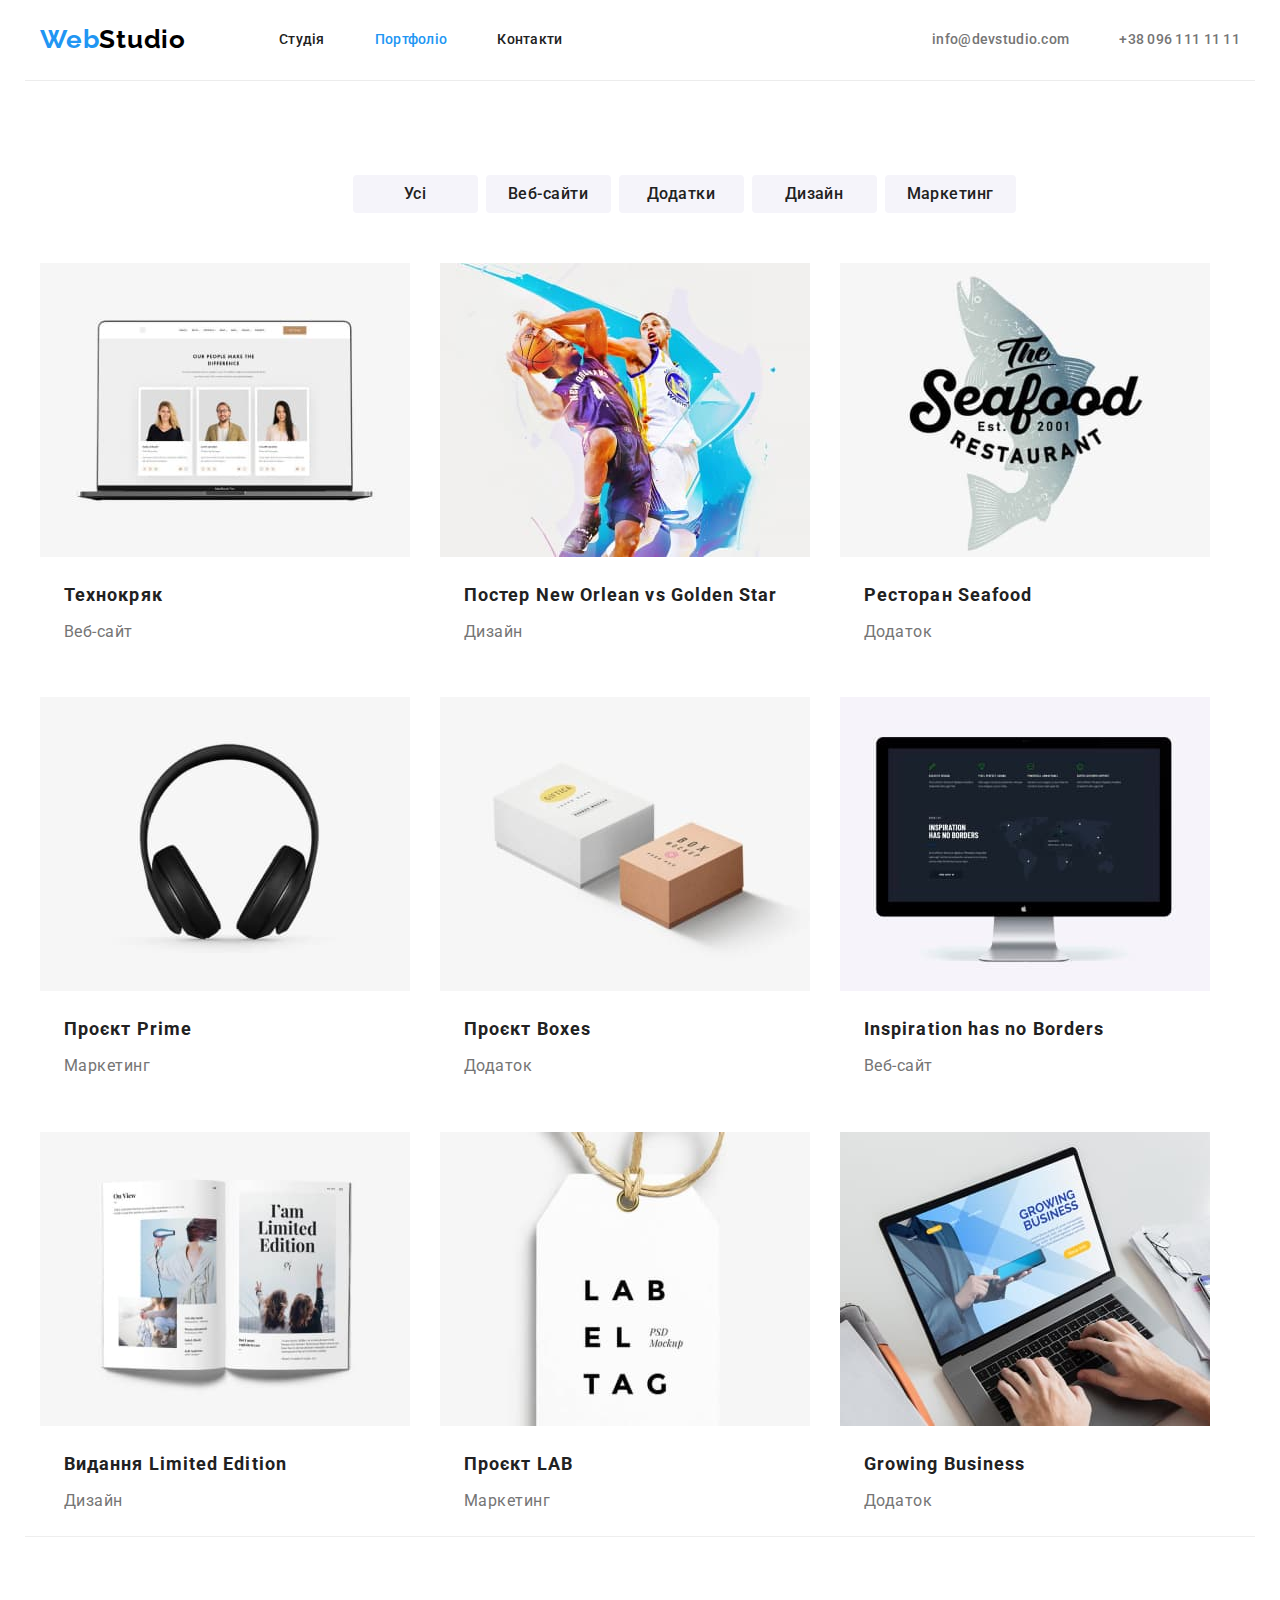
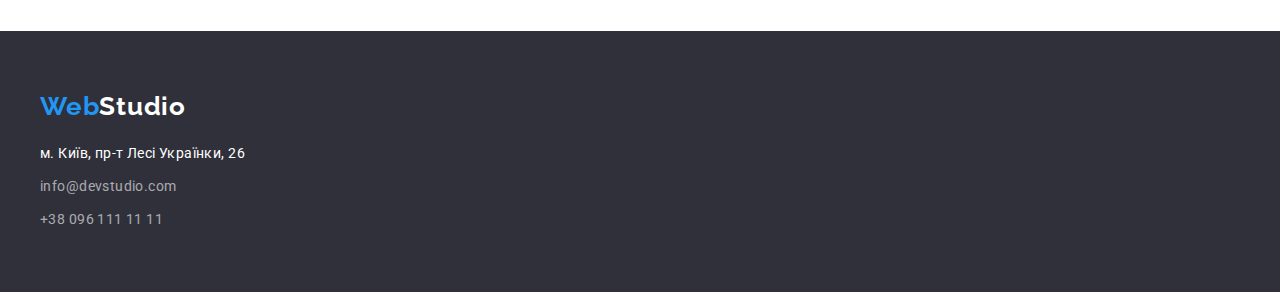
==== commit b690fd6f: "hw3 done" ====
--- a/portfolio.html
+++ b/portfolio.html
@@ -15,9 +15,9 @@
   </head>
 
   <body>
-    <header>
-      <div class="container">
-        <nav>
+    <header class="header">
+      <div class="container header-container">
+        <nav class="header-navigation">
           <a class="header-logo link" lang="en" href="./index.html"
             >Web<span class="accent-header">Studio</span></a
           >
@@ -52,7 +52,7 @@
 
     <main>
       <section class="portfolio section">
-        <div class="container">
+        <div class="container portfolio-container">
           <h1 class="visually-hidden">Наші пропозиції</h1>
           <!--switch-->
           <ul class="filter-list">
--- a/css/styles.css
+++ b/css/styles.css
@@ -14,7 +14,8 @@
 ul{margin: 0;
 padding-left: 0;}
 
-button{cursor: pointer;}
+button{cursor: pointer;
+border: 1px solid transparent;}
 
 address{font-style: normal;}
 
@@ -40,20 +41,21 @@
 .container{width: 1200px;
 padding-left: 15px;
 padding-right: 15px;
-margin: 0 auto;
-outline: 2px solid tomato;}
+margin: 0 auto;}
 
 /* .section{padding-top: 94px;
 padding-bottom: 94px;} */
 /* h1,h2,h3,h4,h5,h6[color:var(#212121);] */
 /* ------------HEADER------------ */
 
-.header{background-color: aqua;
-border-bottom: 1px solid #ECECEC;
-}
-
-.header-container{display: flex;}
-.heder-navigation{display: flex;}
+.header{background-color:var(--primary-bkg-color)
+
+}
+
+.container.header-container{display: flex;
+border-bottom: 1px solid #ECECEC;}
+.header-navigation{display: flex;
+}
 
 .header-logo,.footer-logo {
   font-family: "Raleway", sans-serif;
@@ -131,8 +133,7 @@
   color: var(--primary-bkg-color);
   width: 696px;
     margin: 0 auto;
-  
-}
+  }
 .hero-bt {
   min-width: 216px;
   height: 50px;
@@ -162,8 +163,7 @@
 }
 
 /* ----------BENEFITS------------ */
-.benefits{
-background-color: rgb(38, 187, 33);}
+
 
 .visually-hidden {
   position: absolute;
@@ -204,8 +204,7 @@
 }
 
 /* ----------WORK------------ */
-.work{
-background-color: yellow;}
+
 .work.section{padding-top: 0px;
 padding-bottom: 94px;}
 /* .work-item::not(:last-child) {
@@ -300,7 +299,12 @@
 main {
   background-color: var(--primary-bkg-color);
 }
+
+.container.portfolio-container{
+  border-bottom: 1px solid #EEEEEE;}
+
 .filter-bt {
+  min-width: 125px;
   font-family: inherit;
   font-weight: 500;
   font-size: 16px;
@@ -312,20 +316,31 @@
   border: none;
   border-radius: 4px;
   cursor: pointer;
+  padding: 6px 22px;
 }
 .filter-bt:hover,
 .filter-bt:focus {
   color: var(--primary-bkg-color);
   background-color: var(--accent-color);
 }
+
+.filter-list{display: flex;
+gap: 8px;
+padding-bottom: 16px;
+width: 575px;
+margin: 0 auto;}
+
 .project-list{display: flex;
 flex-wrap: wrap;
-gap: 30px;}
+gap: 30px;
+margin-top: 34px;}
+
+.project-item{padding-bottom: 20px;}
 
 .project-item a {
   text-decoration: none;
   width: calc((100%-60px) / 3);
-  
+ 
 }
 .project-title {
   font-style: normal;
@@ -333,6 +348,7 @@
   line-height: 2;
   letter-spacing: 0.06em;
   color: var(--primary-title-color);
+  margin: 20px 24px 4px;
 }
 .project-text {
   font-style: normal;
@@ -340,4 +356,5 @@
   line-height: 1.9;
   letter-spacing: 0.03em;
   color: var(--primary-text-color);
-}
+  padding: 0px 24px;
+}
